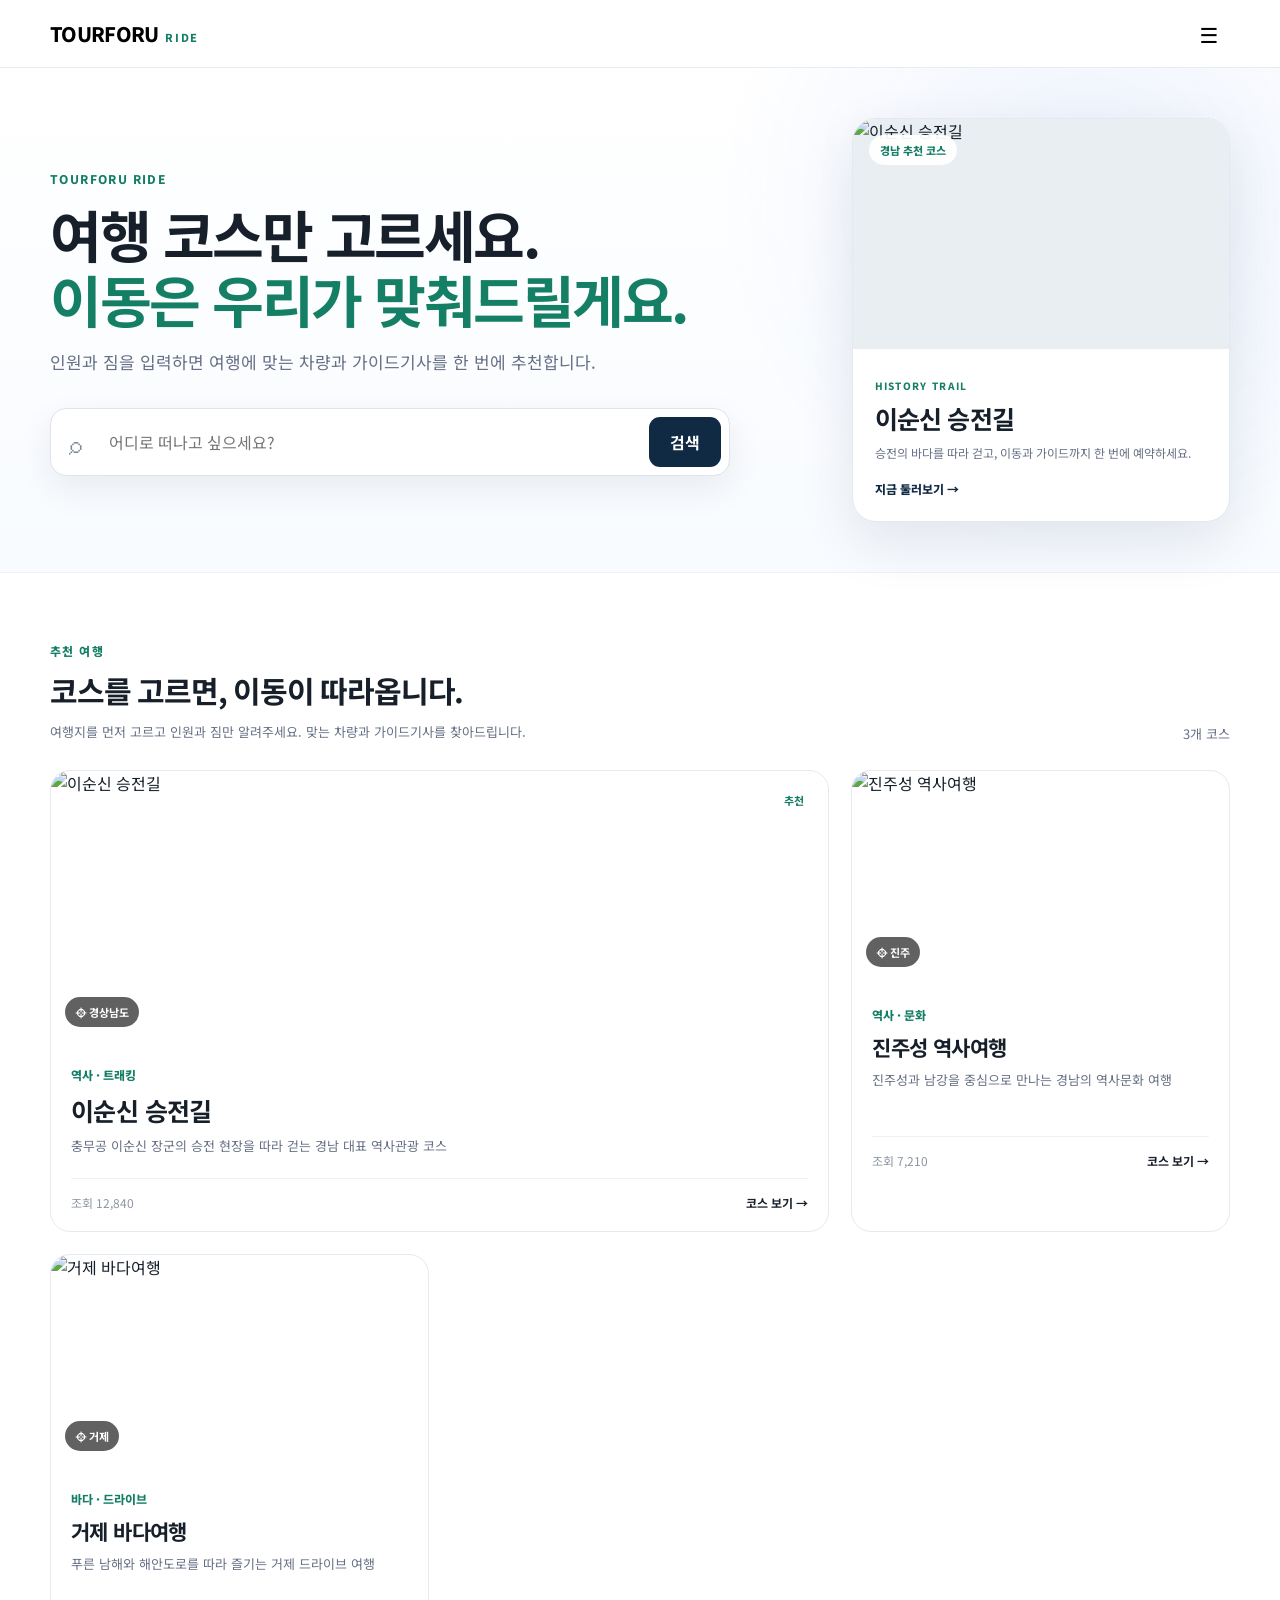
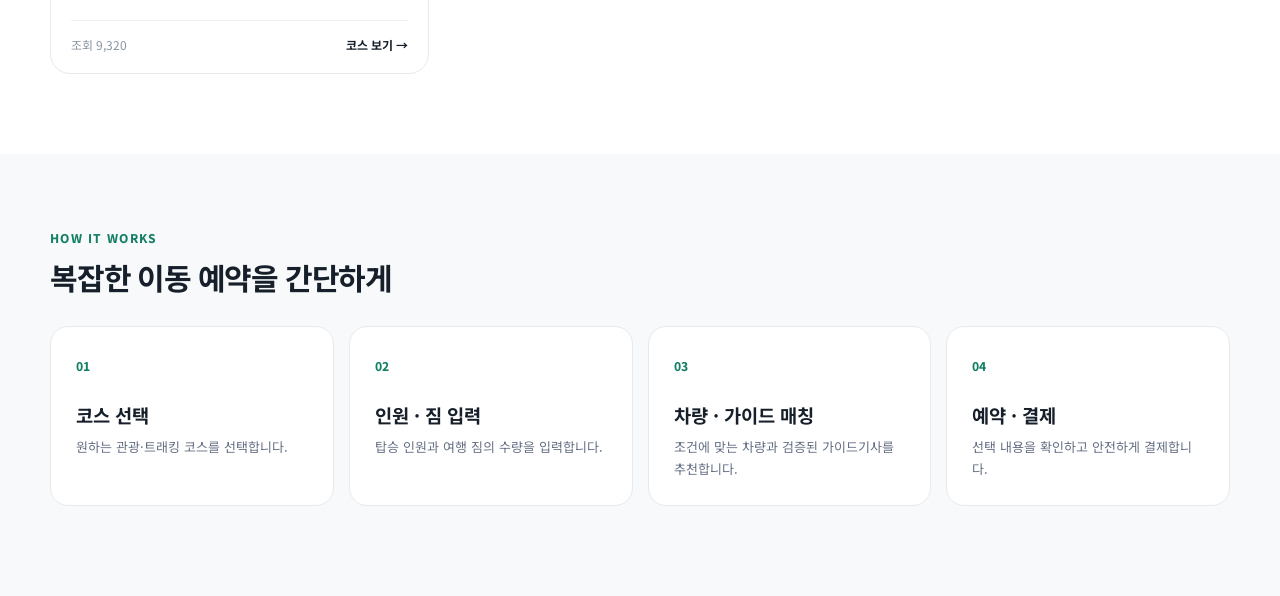
==== index.html @ eb5a9c28 "Refresh public demo data cache" ====
<!DOCTYPE html>
<html lang="ko">
<head>
  <meta charset="UTF-8">
  <meta name="viewport" content="width=device-width, initial-scale=1.0, viewport-fit=cover">
  <meta name="theme-color" content="#ffffff">
  <meta name="description" content="관광코스 기반 차량·가이드기사 매칭 서비스 TOURFORU Ride">
  <title>TOURFORU Ride</title>
  <link rel="stylesheet" href="css/style.css?v=26092905">
<script src="//dapi.kakao.com/v2/maps/sdk.js?appkey=92ef0a27d48ac3aa707ca6fd810e5591&libraries=services"></script><script src="https://js.tosspayments.com/v2/standard"></script></head>
<body>

<header class="topbar">
  <div class="topbar-inner">
    <button class="icon-btn back-btn hidden" id="backBtn" aria-label="뒤로가기">←</button>

    <button class="brand" id="homeBtn" type="button">
      <span class="brand-main">TOURFORU</span>
      <span class="brand-sub">RIDE</span>
    </button>

    <button class="icon-btn" type="button" aria-label="메뉴">☰</button>
  </div>
</header>

<main id="app"></main>

<nav class="mobile-nav">
  <button class="active" onclick="goHome()">
    <span>⌂</span>
    <small>홈</small>
  </button>
  <button onclick="showComingSoon('예약내역')">
    <span>▣</span>
    <small>예약</small>
  </button>
  <button onclick="showComingSoon('찜')">
    <span>♡</span>
    <small>찜</small>
  </button>
  <button onclick="showComingSoon('마이페이지')">
    <span>○</span>
    <small>MY</small>
  </button>
</nav>

<div id="toast" class="toast"></div>

<script src="js/data.js?v=26092904"></script>
<script src="js/store.js?v=26092901"></script>
<script src="js/matching.js?v=26092904"></script>
<script src="js/payment.js?v=26092905"></script>
<script src="js/app.js?v=26092907"></script>
</body>
</html>
---- css/style.css ----
@import url('https://fonts.googleapis.com/css2?family=Noto+Sans+KR:wght@400;500;600;700;800&display=swap');

:root {
  --ink: #17202a;
  --muted: #667085;
  --line: #e6e9ee;
  --soft: #f6f8fa;
  --navy: #102a43;
  --blue: #2563eb;
  --green: #157f65;
  --orange: #e87924;
  --max: 1180px;
}

* {
  box-sizing: border-box;
}

html {
  scroll-behavior: smooth;
}

body {
  margin: 0;
  background: #fff;
  color: var(--ink);
  font-family: "Noto Sans KR", system-ui, sans-serif;
  -webkit-font-smoothing: antialiased;
}

button,
input {
  font: inherit;
}

button {
  cursor: pointer;
}

img {
  display: block;
  max-width: 100%;
}

.hidden {
  display: none !important;
}

.page-shell {
  width: min(calc(100% - 40px), var(--max));
  margin: 0 auto;
}

.narrow {
  max-width: 780px;
}

.topbar {
  position: sticky;
  top: 0;
  z-index: 100;
  height: 68px;
  background: rgba(255,255,255,.94);
  border-bottom: 1px solid rgba(230,233,238,.9);
  backdrop-filter: blur(14px);
}

.topbar-inner {
  width: min(calc(100% - 40px), var(--max));
  height: 100%;
  margin: auto;
  display: flex;
  align-items: center;
  justify-content: space-between;
}

.brand {
  border: 0;
  background: transparent;
  display: flex;
  align-items: baseline;
  gap: 7px;
  padding: 0;
}

.brand-main {
  font-size: 20px;
  font-weight: 800;
  letter-spacing: -.7px;
}

.brand-sub {
  color: var(--green);
  font-size: 11px;
  font-weight: 800;
  letter-spacing: 1.6px;
}

.icon-btn {
  width: 42px;
  height: 42px;
  border: 0;
  border-radius: 50%;
  background: transparent;
  font-size: 21px;
}

.icon-btn:hover {
  background: var(--soft);
}

.hero {
  background:
    radial-gradient(circle at 85% 25%, rgba(37,99,235,.08), transparent 32%),
    linear-gradient(180deg,#fff,#f8fbff);
  border-bottom: 1px solid #eef1f4;
}

.hero-inner {
  min-height: 460px;
  display: grid;
  grid-template-columns: 1.45fr .75fr;
  align-items: center;
  gap: 70px;
  padding-top: 50px;
  padding-bottom: 50px;
}

.eyebrow,
.section-kicker {
  display: inline-block;
  color: var(--green);
  font-size: 12px;
  font-weight: 800;
  letter-spacing: 1.4px;
}

.eyebrow.light {
  color: #d8f7e9;
}

.hero h1 {
  margin: 12px 0 16px;
  font-size: clamp(36px,4.4vw,62px);
  line-height: 1.16;
  letter-spacing: -2.5px;
}

.hero h1 strong {
  color: var(--green);
}

.hero-copy > p {
  margin: 0;
  color: var(--muted);
  font-size: 17px;
  line-height: 1.8;
}

.search-box {
  max-width: 680px;
  margin-top: 30px;
  display: grid;
  grid-template-columns: 30px 1fr auto;
  align-items: center;
  gap: 8px;
  padding: 8px 8px 8px 18px;
  background: #fff;
  border: 1px solid #dfe4ea;
  border-radius: 16px;
  box-shadow: 0 12px 35px rgba(16,42,67,.08);
}

.search-box > span {
  font-size: 25px;
  color: #7b8794;
}

.search-box input {
  min-width: 0;
  border: 0;
  outline: 0;
  font-size: 16px;
}

.search-box button {
  border: 0;
  border-radius: 11px;
  background: var(--navy);
  color: #fff;
  padding: 13px 21px;
  font-weight: 700;
}

.hero-stat {
  display: grid;
  gap: 12px;
}

.hero-stat > div {
  padding: 20px;
  background: rgba(255,255,255,.82);
  border: 1px solid #e8edf2;
  border-radius: 17px;
}

.hero-stat strong,
.hero-stat span {
  display: block;
}

.hero-stat strong {
  margin-bottom: 5px;
  font-size: 16px;
}

.hero-stat span {
  color: var(--muted);
  font-size: 13px;
}

.section {
  padding-top: 64px;
  padding-bottom: 80px;
}

.section-head {
  margin-bottom: 27px;
  display: flex;
  align-items: end;
  justify-content: space-between;
  gap: 20px;
}

.section-head h1,
.section-head h2 {
  margin: 7px 0 0;
  letter-spacing: -1.2px;
}

.section-head h2 {
  font-size: 30px;
}

.section-count {
  color: var(--muted);
  font-size: 13px;
}

.course-grid {
  display: grid;
  grid-template-columns: repeat(3,1fr);
  gap: 22px;
}

.course-card {
  overflow: hidden;
  border: 1px solid var(--line);
  border-radius: 20px;
  background: #fff;
  transition: transform .2s, box-shadow .2s;
  cursor: pointer;
}

.course-card:hover {
  transform: translateY(-4px);
  box-shadow: 0 16px 40px rgba(16,42,67,.11);
}

.course-image {
  position: relative;
  height: 210px;
  overflow: hidden;
}

.course-image img {
  width: 100%;
  height: 100%;
  object-fit: cover;
  transition: transform .4s;
}

.course-card:hover img {
  transform: scale(1.035);
}

.location-badge,
.featured-badge,
.best-badge,
.ride-type {
  position: absolute;
  border-radius: 30px;
  font-size: 11px;
  font-weight: 700;
}

.location-badge {
  left: 14px;
  bottom: 14px;
  padding: 7px 10px;
  background: rgba(0,0,0,.62);
  color: #fff;
}

.featured-badge {
  right: 14px;
  top: 14px;
  padding: 7px 10px;
  background: #fff;
  color: var(--green);
}

.course-body {
  padding: 20px;
}

.category {
  color: var(--green);
  font-size: 12px;
  font-weight: 800;
}

.course-body h3 {
  margin: 7px 0;
  font-size: 21px;
  letter-spacing: -.6px;
}

.course-body p {
  min-height: 47px;
  margin: 0;
  color: var(--muted);
  font-size: 13px;
  line-height: 1.7;
}

.card-bottom {
  margin-top: 20px;
  padding-top: 15px;
  border-top: 1px solid #f0f1f3;
  display: flex;
  justify-content: space-between;
  color: #8b95a1;
  font-size: 12px;
}

.card-bottom strong {
  color: var(--ink);
}

.how-section {
  padding: 70px 0 90px;
  background: #f7f9fb;
}

.steps-grid {
  display: grid;
  grid-template-columns: repeat(4,1fr);
  gap: 15px;
}

.steps-grid article {
  padding: 25px;
  background: #fff;
  border: 1px solid var(--line);
  border-radius: 18px;
}

.steps-grid article > span {
  color: var(--green);
  font-size: 12px;
  font-weight: 800;
}

.steps-grid h3 {
  margin: 25px 0 8px;
}

.steps-grid p {
  margin: 0;
  color: var(--muted);
  font-size: 13px;
  line-height: 1.7;
}

.detail-hero {
  min-height: 390px;
  background-size: cover;
  background-position: center;
  color: #fff;
  display: flex;
  align-items: end;
}

.detail-hero .page-shell {
  padding-top: 80px;
  padding-bottom: 55px;
}

.detail-hero h1 {
  margin: 8px 0 10px;
  font-size: clamp(38px,5vw,60px);
  letter-spacing: -2px;
}

.detail-hero p {
  max-width: 620px;
  margin: 0;
  color: rgba(255,255,255,.82);
  line-height: 1.8;
}

.detail-meta {
  display: flex;
  gap: 20px;
  margin-top: 25px;
  font-size: 13px;
}

.accordion-card {
  margin-bottom: 16px;
  border: 1px solid var(--line);
  border-radius: 19px;
  overflow: hidden;
}

.accordion-title {
  width: 100%;
  padding: 24px;
  border: 0;
  background: #fff;
  text-align: left;
  display: flex;
  justify-content: space-between;
  gap: 20px;
}

.accordion-title h3 {
  margin: 6px 0;
  font-size: 21px;
}

.accordion-title p {
  margin: 0;
  color: var(--muted);
}

.accordion-arrow {
  font-size: 25px;
}

.route-list {
  padding: 0 18px 18px;
  background: #fafbfc;
}

.route-row {
  width: 100%;
  padding: 18px 8px;
  border: 0;
  border-bottom: 1px solid var(--line);
  background: transparent;
  display: flex;
  align-items: center;
  justify-content: space-between;
  text-align: left;
}

.route-row:last-child {
  border-bottom: 0;
}

.route-row strong,
.route-row span {
  display: block;
}

.route-row strong {
  margin-bottom: 5px;
}

.route-row div span {
  color: var(--muted);
  font-size: 12px;
}

.breadcrumb {
  margin-bottom: 30px;
  color: #98a2b3;
  font-size: 12px;
}

.route-title h1,
.form-title h1 {
  margin: 7px 0 12px;
  font-size: clamp(32px,5vw,46px);
  letter-spacing: -1.7px;
}

.route-title p,
.form-title p {
  color: var(--muted);
  line-height: 1.7;
}

.metric-grid {
  margin: 35px 0;
  display: grid;
  grid-template-columns: repeat(4,1fr);
  border: 1px solid var(--line);
  border-radius: 18px;
  overflow: hidden;
}

.metric-grid > div {
  padding: 22px;
  border-right: 1px solid var(--line);
}

.metric-grid > div:last-child {
  border-right: 0;
}

.metric-grid span,
.metric-grid strong {
  display: block;
}

.metric-grid span {
  color: var(--muted);
  font-size: 12px;
}

.metric-grid strong {
  margin-top: 7px;
  font-size: 25px;
}

.metric-grid small {
  margin-left: 3px;
  font-size: 12px;
}

.info-panel,
.confirm-card,
.input-panel,
.summary-card {
  padding: 25px;
  border: 1px solid var(--line);
  border-radius: 19px;
  background: #fff;
}

.info-head {
  display: flex;
  align-items: center;
  justify-content: space-between;
}

.info-head h2 {
  margin: 4px 0 0;
}

.difficulty {
  padding: 7px 10px;
  border-radius: 30px;
  background: #eef8f4;
  color: var(--green);
  font-size: 12px;
  font-weight: 700;
}

.timeline {
  margin-top: 25px;
}

.timeline-row {
  min-height: 52px;
  display: flex;
  align-items: center;
  gap: 15px;
}

.timeline-row span {
  width: 29px;
  height: 29px;
  border-radius: 50%;
  display: grid;
  place-items: center;
  background: var(--navy);
  color: #fff;
  font-size: 11px;
}

.primary-btn,
.toss-btn {
  width: 100%;
  margin-top: 22px;
  padding: 17px 20px;
  border: 0;
  border-radius: 14px;
  color: #fff;
  font-weight: 800;
  font-size: 15px;
}

.primary-btn {
  background: var(--navy);
}

.progress {
  max-width: 400px;
  margin-bottom: 40px;
  display: grid;
  grid-template-columns: repeat(4,1fr);
  gap: 7px;
}

.progress span {
  height: 4px;
  border-radius: 10px;
  background: #e7eaee;
}

.progress span.on {
  background: var(--green);
}

.narrow-progress {
  margin-left: 0;
}

.form-title {
  margin-bottom: 30px;
}

.confirm-card h2 {
  margin: 7px 0 22px;
}

.confirm-row,
.summary-line {
  padding: 13px 0;
  border-top: 1px solid #eff1f3;
  display: flex;
  justify-content: space-between;
  gap: 20px;
}

.confirm-row span,
.summary-line span {
  color: var(--muted);
  font-size: 13px;
}

.confirm-row.total strong {
  color: var(--blue);
}

.counter-row {
  min-height: 100px;
  display: flex;
  align-items: center;
  justify-content: space-between;
  gap: 20px;
  border-bottom: 1px solid var(--line);
}

.counter-row:last-child {
  border-bottom: 0;
}

.counter-row > div:first-child strong,
.counter-row > div:first-child span {
  display: block;
}

.counter-row > div:first-child span {
  margin-top: 5px;
  color: var(--muted);
  font-size: 12px;
}

.counter {
  display: flex;
  align-items: center;
  gap: 17px;
}

.counter button {
  width: 39px;
  height: 39px;
  border: 1px solid var(--line);
  border-radius: 50%;
  background: #fff;
  font-size: 18px;
}

.counter strong {
  min-width: 22px;
  text-align: center;
  font-size: 19px;
}

.tip-box {
  margin-top: 15px;
  padding: 18px;
  border-radius: 15px;
  background: #f1f7ff;
}

.tip-box strong {
  font-size: 13px;
}

.tip-box p {
  margin: 5px 0 0;
  color: var(--muted);
  font-size: 12px;
}

.match-heading {
  align-items: center;
}

.match-heading h1 {
  font-size: clamp(31px,4vw,44px);
}

.match-heading p {
  color: var(--muted);
}

.match-count {
  font-size: 42px;
  font-weight: 800;
}

.match-count small {
  display: block;
  color: var(--muted);
  font-size: 11px;
  font-weight: 500;
}

.match-grid {
  display: grid;
  grid-template-columns: repeat(2,1fr);
  gap: 22px;
}

.ride-card {
  overflow: hidden;
  border: 1px solid var(--line);
  border-radius: 21px;
  background: #fff;
}

.ride-image {
  position: relative;
  height: 245px;
  background: #eef1f4;
}

.ride-image img {
  width: 100%;
  height: 100%;
  object-fit: cover;
}

.best-badge {
  left: 14px;
  top: 14px;
  padding: 7px 10px;
  background: var(--green);
  color: #fff;
}

.ride-type {
  right: 14px;
  bottom: 14px;
  padding: 7px 10px;
  background: rgba(0,0,0,.68);
  color: #fff;
}

.ride-content {
  padding: 22px;
}

.ride-title {
  display: flex;
  align-items: start;
  justify-content: space-between;
  gap: 15px;
}

.ride-title span {
  color: var(--muted);
  font-size: 11px;
}

.ride-title h2 {
  margin: 4px 0;
  font-size: 21px;
}

.ride-title > strong {
  color: #e9a400;
  white-space: nowrap;
}

.capacity-row {
  margin: 16px 0;
  display: flex;
  flex-wrap: wrap;
  gap: 7px;
}

.capacity-row span {
  padding: 7px 9px;
  border-radius: 8px;
  background: var(--soft);
  color: #56606b;
  font-size: 11px;
}

.guide-box {
  padding: 14px;
  border-radius: 13px;
  background: #fafbfc;
  display: flex;
  align-items: center;
  gap: 11px;
}

.avatar {
  width: 40px;
  height: 40px;
  flex: 0 0 auto;
  border-radius: 50%;
  background: var(--navy);
  color: #fff;
  display: grid;
  place-items: center;
  font-weight: 800;
}

.guide-main {
  min-width: 0;
  flex: 1;
}

.guide-main strong,
.guide-main span {
  display: block;
}

.guide-main strong {
  font-size: 13px;
}

.guide-main span {
  margin-top: 3px;
  color: var(--muted);
  font-size: 10px;
}

.verified {
  color: var(--green);
  font-size: 11px;
  font-weight: 700;
}

details {
  margin-top: 13px;
  border-top: 1px solid var(--line);
  border-bottom: 1px solid var(--line);
}

summary {
  padding: 14px 0;
  cursor: pointer;
  font-size: 12px;
  font-weight: 700;
}

.history-grid {
  padding-bottom: 15px;
  display: grid;
  grid-template-columns: 1fr 1fr;
  gap: 15px;
}

.history-grid > div {
  padding: 13px;
  border-radius: 11px;
  background: var(--soft);
}

.history-grid h4 {
  margin: 0 0 8px;
  font-size: 12px;
}

.history-grid p {
  margin: 5px 0;
  color: var(--muted);
  font-size: 10px;
}

.price-row {
  margin-top: 18px;
  display: flex;
  align-items: center;
  justify-content: space-between;
  gap: 15px;
}

.price-row span,
.price-row strong {
  display: block;
}

.price-row span {
  color: var(--muted);
  font-size: 10px;
}

.price-row strong {
  margin-top: 2px;
  font-size: 22px;
}

.price-row button {
  border: 0;
  border-radius: 11px;
  background: var(--navy);
  color: #fff;
  padding: 12px 17px;
  font-weight: 700;
}

.checkout-layout {
  display: grid;
  grid-template-columns: minmax(0,1fr) 360px;
  gap: 45px;
  align-items: start;
}

.summary-card {
  margin-bottom: 15px;
}

.summary-card h3 {
  margin: 0 0 18px;
}

.selected-ride {
  display: flex;
  align-items: center;
  gap: 15px;
}

.selected-ride img {
  width: 110px;
  height: 75px;
  border-radius: 11px;
  object-fit: cover;
}

.selected-ride strong,
.selected-ride span {
  display: block;
}

.selected-ride span {
  margin-top: 6px;
  color: var(--muted);
  font-size: 12px;
}

.payment-summary {
  position: sticky;
  top: 92px;
  padding: 25px;
  border: 1px solid var(--line);
  border-radius: 20px;
  box-shadow: 0 12px 35px rgba(16,42,67,.08);
}

.payment-summary > span,
.payment-summary > strong {
  display: block;
}

.payment-summary > span {
  color: var(--muted);
  font-size: 12px;
}

.payment-summary > strong {
  margin-top: 6px;
  font-size: 30px;
}

.payment-note {
  margin-top: 22px;
  padding: 15px;
  border-radius: 12px;
  background: var(--soft);
}

.payment-note p {
  margin: 7px 0;
  color: #59636e;
  font-size: 11px;
}

.toss-btn {
  background: #3182f6;
}

.payment-summary > small {
  display: block;
  margin-top: 10px;
  color: #98a2b3;
  text-align: center;
  font-size: 10px;
}

.success-icon {
  width: 75px;
  height: 75px;
  margin: 20px auto;
  border-radius: 50%;
  background: #eaf8f2;
  color: var(--green);
  display: grid;
  place-items: center;
  font-size: 35px;
  font-weight: 800;
}

.success-title {
  text-align: center;
  margin-bottom: 30px;
}

.success-title h1 {
  margin: 8px 0;
}

.success-title p {
  color: var(--muted);
}

.safe-number {
  margin-top: 16px;
  padding: 25px;
  border: 1px dashed #aeb7c2;
  border-radius: 17px;
  text-align: center;
}

.safe-number span,
.safe-number strong,
.safe-number p {
  display: block;
}

.safe-number span {
  color: var(--muted);
  font-size: 11px;
}

.safe-number strong {
  margin-top: 7px;
  font-size: 25px;
}

.safe-number p {
  margin: 5px 0 0;
  color: var(--muted);
  font-size: 11px;
}

.empty {
  grid-column: 1/-1;
  padding: 70px 20px;
  border: 1px dashed #d5dae0;
  border-radius: 18px;
  color: var(--muted);
  text-align: center;
}

.toast {
  position: fixed;
  left: 50%;
  bottom: 35px;
  z-index: 300;
  max-width: calc(100% - 40px);
  padding: 13px 20px;
  border-radius: 30px;
  background: rgba(23,32,42,.94);
  color: #fff;
  font-size: 12px;
  opacity: 0;
  transform: translate(-50%,20px);
  pointer-events: none;
  transition: .25s;
}

.toast.show {
  opacity: 1;
  transform: translate(-50%,0);
}

.mobile-nav {
  display: none;
}

@media (max-width: 1000px) {
  .hero-inner {
    grid-template-columns: 1fr;
    gap: 30px;
  }

  .hero-stat {
    grid-template-columns: repeat(3,1fr);
  }

  .course-grid {
    grid-template-columns: repeat(2,1fr);
  }

  .steps-grid {
    grid-template-columns: repeat(2,1fr);
  }

  .checkout-layout {
    grid-template-columns: 1fr;
  }

  .payment-summary {
    position: static;
  }
}

@media (max-width: 767px) {
  body {
    padding-bottom: 70px;
  }

  .page-shell,
  .topbar-inner {
    width: min(calc(100% - 28px), var(--max));
  }

  .topbar {
    height: 58px;
  }

  .icon-btn {
    width: 38px;
    height: 38px;
  }

  .brand-main {
    font-size: 17px;
  }

  .hero-inner {
    min-height: auto;
    padding-top: 45px;
    padding-bottom: 45px;
  }

  .hero h1 {
    font-size: 37px;
    letter-spacing: -1.8px;
  }

  .hero-copy > p {
    font-size: 14px;
  }

  .search-box {
    grid-template-columns: 25px 1fr;
    margin-top: 25px;
    padding: 13px 15px;
  }

  .search-box button {
    display: none;
  }

  .hero-stat {
    grid-template-columns: 1fr;
    gap: 8px;
  }

  .hero-stat > div {
    padding: 15px;
  }

  .section {
    padding-top: 42px;
    padding-bottom: 55px;
  }

  .section-head {
    align-items: start;
  }

  .section-head h2 {
    font-size: 25px;
  }

  .course-grid,
  .match-grid {
    grid-template-columns: 1fr;
  }

  .course-image {
    height: 205px;
  }

  .steps-grid {
    grid-template-columns: 1fr 1fr;
    gap: 9px;
  }

  .steps-grid article {
    padding: 18px;
  }

  .steps-grid h3 {
    margin-top: 18px;
    font-size: 15px;
  }

  .steps-grid p {
    font-size: 11px;
  }

  .detail-hero {
    min-height: 330px;
  }

  .detail-hero h1 {
    font-size: 38px;
  }

  .metric-grid {
    grid-template-columns: 1fr 1fr;
  }

  .metric-grid > div {
    border-bottom: 1px solid var(--line);
  }

  .metric-grid > div:nth-child(2) {
    border-right: 0;
  }

  .metric-grid > div:nth-child(3),
  .metric-grid > div:nth-child(4) {
    border-bottom: 0;
  }

  .metric-grid strong {
    font-size: 22px;
  }

  .form-title h1 {
    font-size: 34px;
  }

  .match-heading {
    align-items: end;
  }

  .match-heading h1 {
    font-size: 31px;
  }

  .ride-image {
    height: 220px;
  }

  .history-grid {
    grid-template-columns: 1fr;
  }

  .selected-ride img {
    width: 90px;
    height: 65px;
  }

  .mobile-nav {
    position: fixed;
    left: 0;
    right: 0;
    bottom: 0;
    z-index: 150;
    height: 66px;
    padding-bottom: env(safe-area-inset-bottom);
    border-top: 1px solid var(--line);
    background: rgba(255,255,255,.97);
    display: grid;
    grid-template-columns: repeat(4,1fr);
  }

  .mobile-nav button {
    border: 0;
    background: transparent;
    color: #89939e;
  }

  .mobile-nav button span,
  .mobile-nav button small {
    display: block;
  }

  .mobile-nav button span {
    font-size: 18px;
  }

  .mobile-nav button small {
    margin-top: 2px;
    font-size: 9px;
  }

  .mobile-nav button.active {
    color: var(--green);
  }

  .toast {
    bottom: 85px;
  }
}

@media (max-width: 390px) {
  .hero h1 {
    font-size: 33px;
  }

  .steps-grid {
    grid-template-columns: 1fr;
  }

  .counter-row {
    gap: 10px;
  }

  .counter {
    gap: 9px;
  }

  .counter button {
    width: 36px;
    height: 36px;
  }
}


/* TOURFORU Ride home discovery upgrade */
.hero-feature{overflow:hidden;border:1px solid #e3e9ee;border-radius:24px;background:#fff;box-shadow:0 20px 55px rgba(16,42,67,.10)}
.hero-feature-image{position:relative;height:230px;overflow:hidden;background:#e9eef2}
.hero-feature-image img{width:100%;height:100%;object-fit:cover}
.hero-feature-badge{position:absolute;left:16px;top:16px;padding:7px 11px;border-radius:999px;background:rgba(255,255,255,.94);color:var(--green);font-size:11px;font-weight:800}
.hero-feature-body{padding:22px}
.hero-feature-body>span{color:var(--green);font-size:10px;font-weight:800;letter-spacing:1.3px}
.hero-feature-body h2{margin:5px 0 7px;font-size:25px;letter-spacing:-.8px}
.hero-feature-body p{margin:0;color:var(--muted);font-size:12px;line-height:1.7}
.hero-feature-body button{margin-top:17px;padding:0;border:0;background:transparent;color:var(--navy);font-weight:800;font-size:12px}
.section-desc{max-width:680px;margin:9px 0 0;color:var(--muted);font-size:13px;line-height:1.7}
.course-card:first-child{grid-column:span 2}
.course-card:first-child .course-image{height:270px}
.course-card:first-child .course-body h3{font-size:25px}
.course-card:first-child .course-body p{min-height:auto}
@media(max-width:1000px){
 .hero-feature{display:grid;grid-template-columns:1fr 1fr}
 .hero-feature-image{height:100%}
 .course-card:first-child{grid-column:span 2}
}
@media(max-width:767px){
 .hero-feature{display:block;border-radius:20px}
 .hero-feature-image{height:190px}
 .hero-feature-body{padding:18px}
 .hero-feature-body h2{font-size:22px}
 .course-card:first-child{grid-column:span 1}
 .course-card:first-child .course-image{height:225px}
 .course-card:first-child .course-body h3{font-size:22px}
 .section-desc{font-size:12px}
}

.customer-route-map{height:360px;border-radius:18px;overflow:hidden;margin:0 0 22px;background:#eef3f5}.map-empty{height:100%;display:grid;place-items:center;text-align:center;padding:24px;color:#718096;font-size:14px}@media(max-width:700px){.customer-route-map{height:260px;border-radius:14px}}
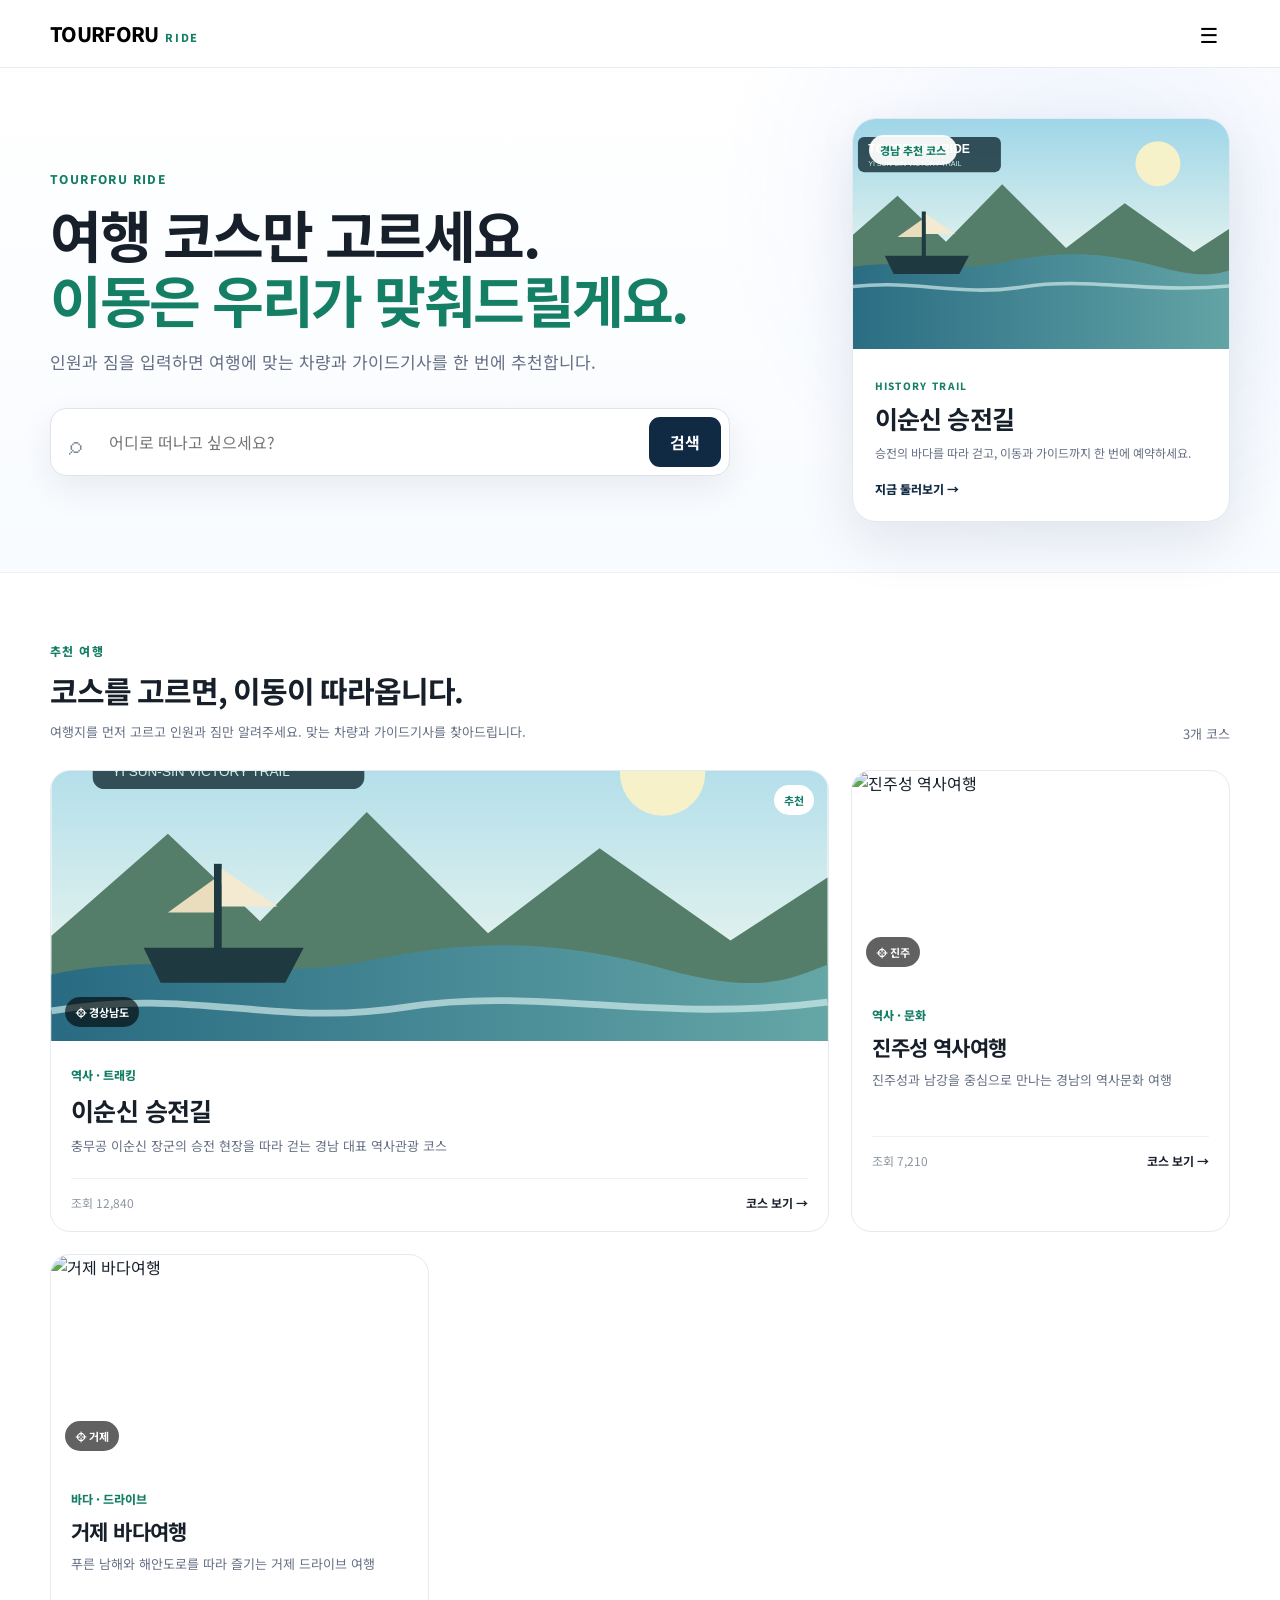
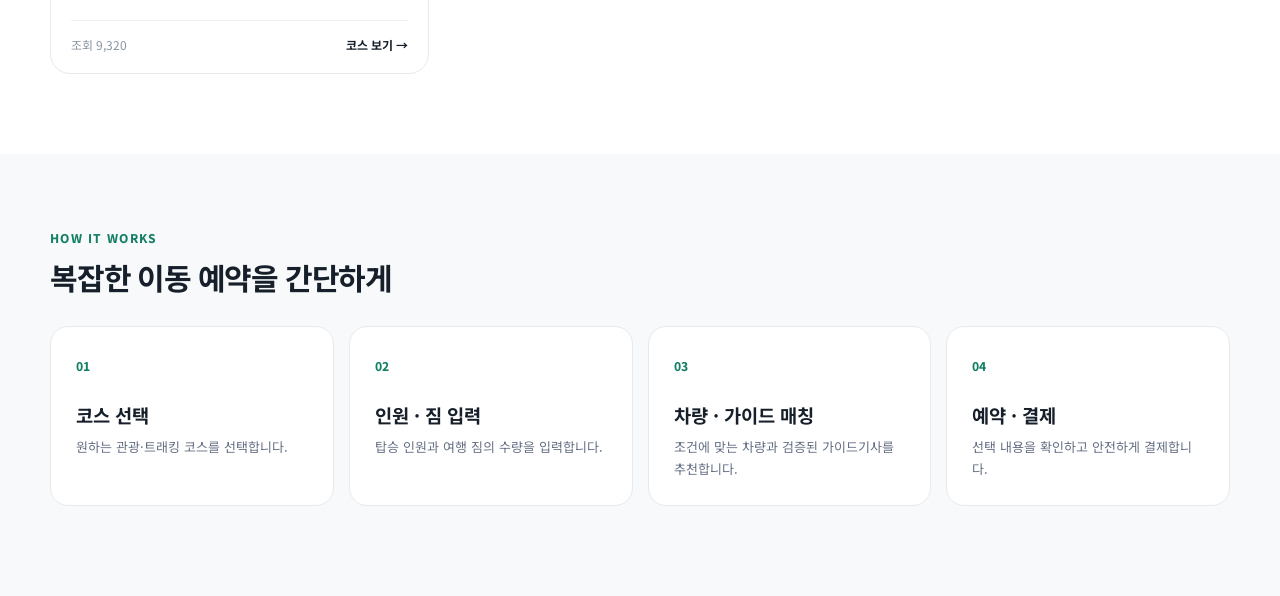
==== commit 026af2ce: "Use HTTPS Kakao SDK and refresh demo hero" ====
--- a/index.html
+++ b/index.html
@@ -7,7 +7,7 @@
   <meta name="description" content="관광코스 기반 차량·가이드기사 매칭 서비스 TOURFORU Ride">
   <title>TOURFORU Ride</title>
   <link rel="stylesheet" href="css/style.css?v=26092905">
-<script src="//dapi.kakao.com/v2/maps/sdk.js?appkey=92ef0a27d48ac3aa707ca6fd810e5591&libraries=services"></script><script src="https://js.tosspayments.com/v2/standard"></script></head>
+<script src="https://dapi.kakao.com/v2/maps/sdk.js?appkey=92ef0a27d48ac3aa707ca6fd810e5591&libraries=services"></script><script src="https://js.tosspayments.com/v2/standard"></script></head>
 <body>
 
 <header class="topbar">
@@ -46,8 +46,8 @@
 
 <div id="toast" class="toast"></div>
 
-<script src="js/data.js?v=26092904"></script>
-<script src="js/store.js?v=26092901"></script>
+<script src="js/data.js?v=26092906"></script>
+<script src="js/store.js?v=26092902"></script>
 <script src="js/matching.js?v=26092904"></script>
 <script src="js/payment.js?v=26092905"></script>
 <script src="js/app.js?v=26092907"></script>
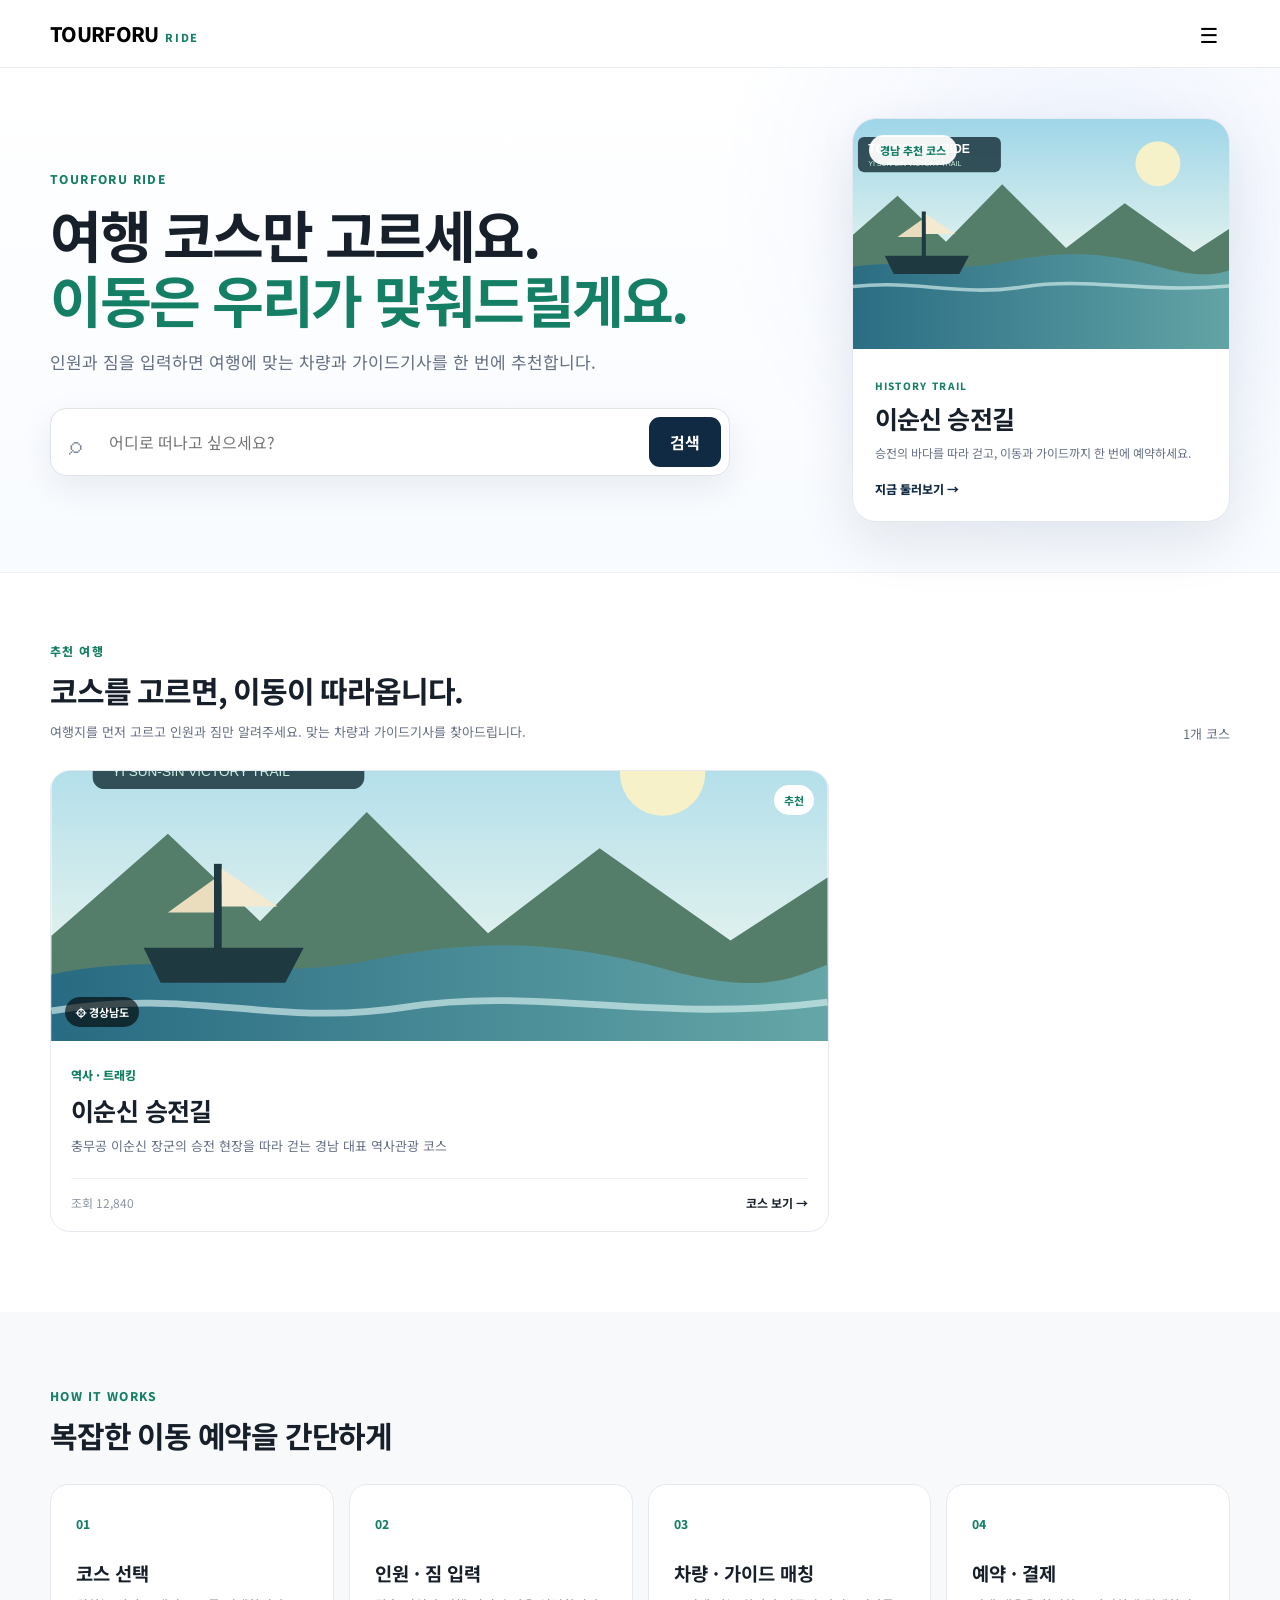
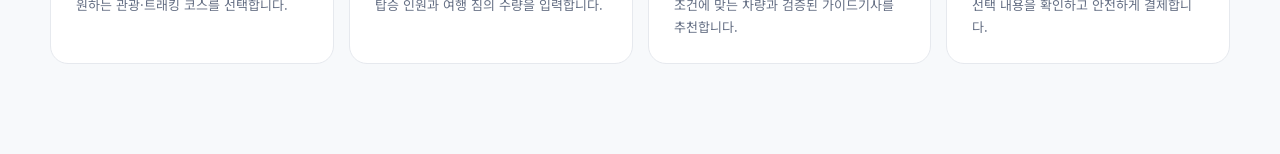
==== commit 15c23731: "Bust cache for cleaned public demo" ====
--- a/index.html
+++ b/index.html
@@ -46,8 +46,8 @@
 
 <div id="toast" class="toast"></div>
 
-<script src="js/data.js?v=26092906"></script>
-<script src="js/store.js?v=26092902"></script>
+<script src="js/data.js?v=26092907"></script>
+<script src="js/store.js?v=26092903"></script>
 <script src="js/matching.js?v=26092904"></script>
 <script src="js/payment.js?v=26092905"></script>
 <script src="js/app.js?v=26092907"></script>
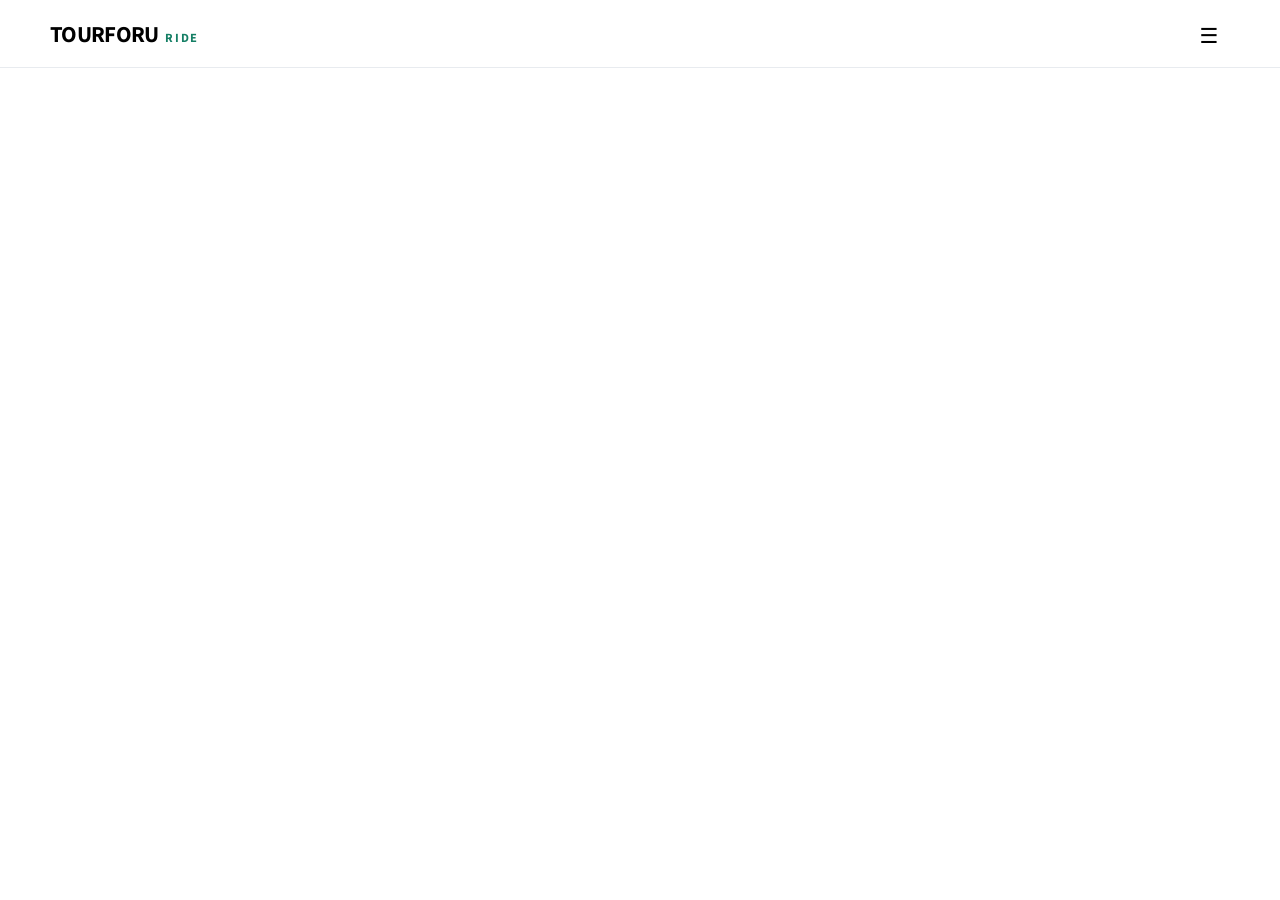
==== commit 5b722318: "Point customer app to shared Codespaces data API" ====
--- a/index.html
+++ b/index.html
@@ -46,10 +46,10 @@
 
 <div id="toast" class="toast"></div>
 
-<script src="js/data.js?v=26092907"></script>
-<script src="js/store.js?v=26092903"></script>
+<script>window.TOURFORU_API_BASE="https://glorious-journey-69p6ww67rx65f55gv-8080.app.github.dev";</script><script src="js/data.js?v=26092907"></script>
+<script src="js/store.js?v=26092904"></script>
 <script src="js/matching.js?v=26092904"></script>
 <script src="js/payment.js?v=26092905"></script>
-<script src="js/app.js?v=26092907"></script>
+<script src="js/app.js?v=26092908"></script>
 </body>
 </html>
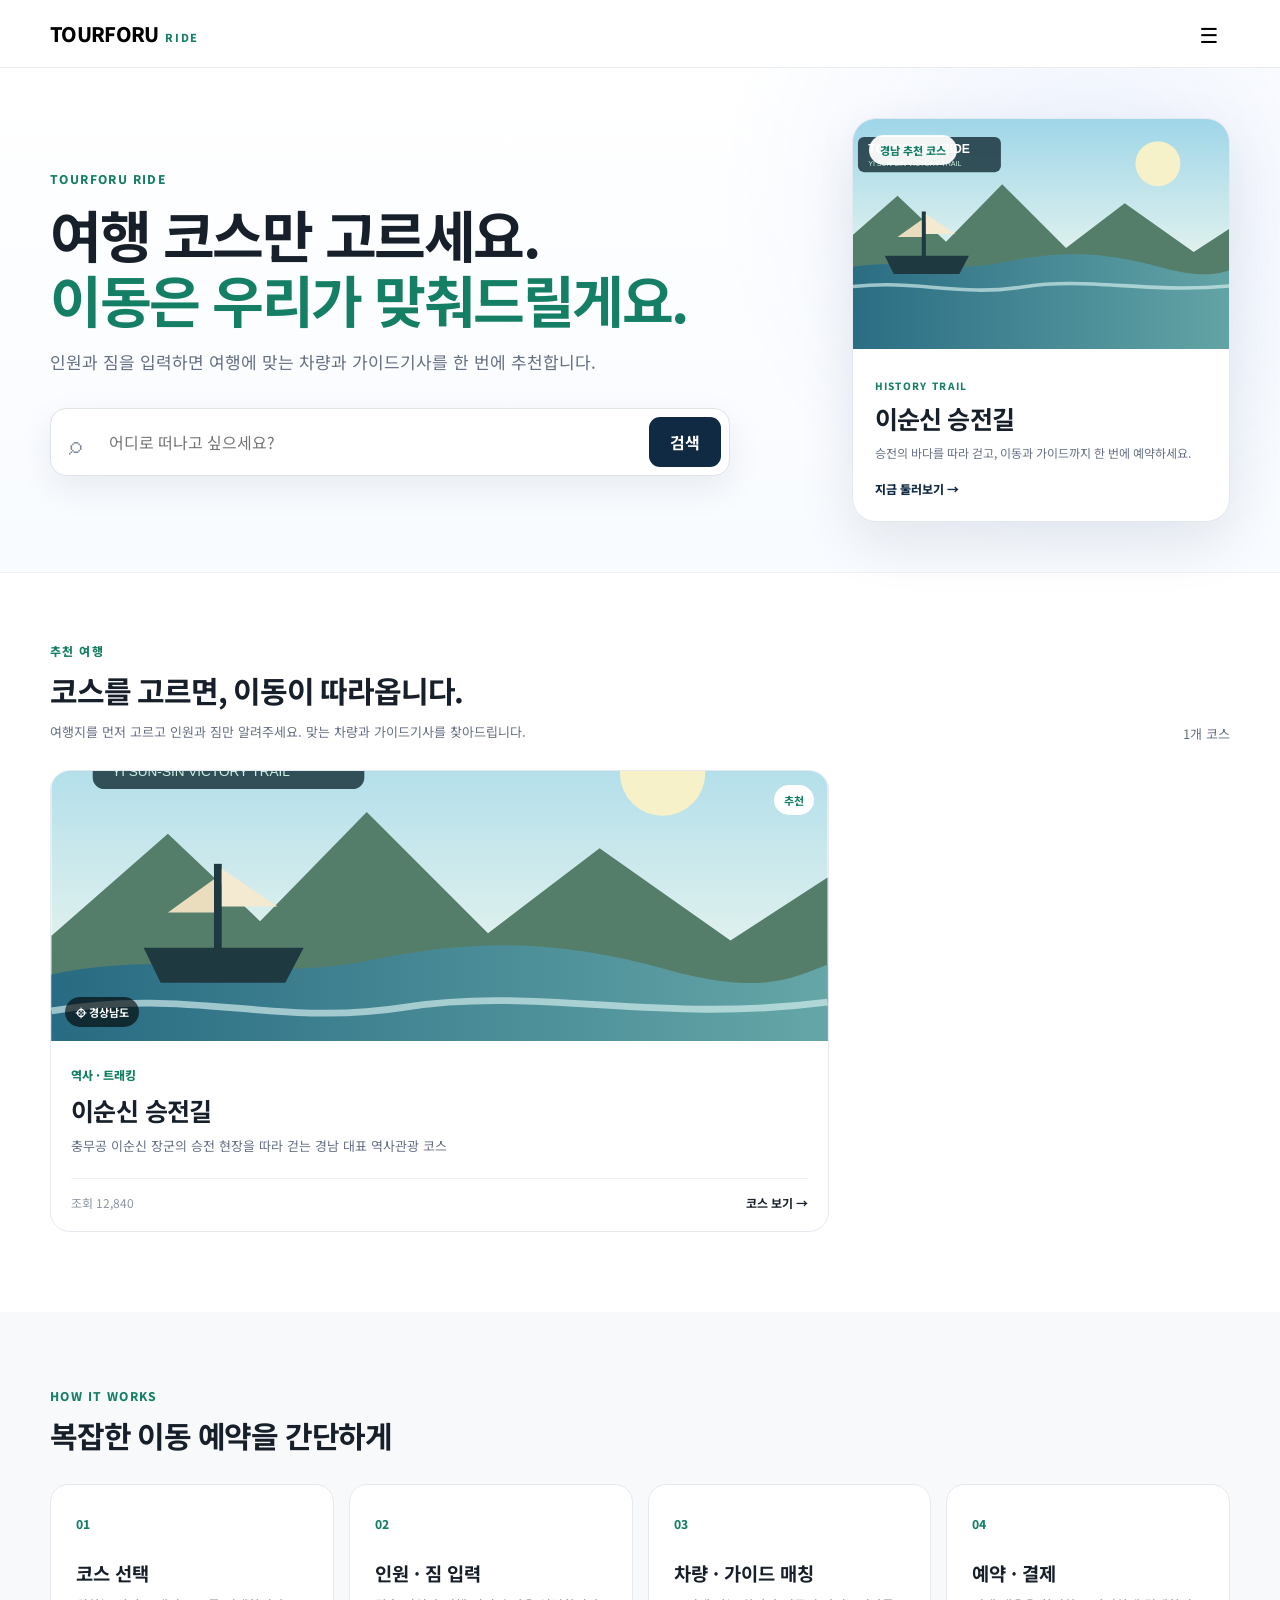
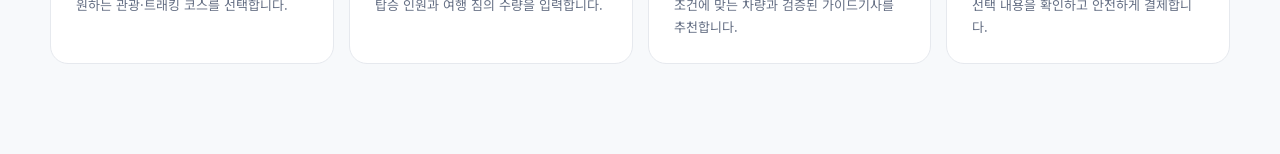
==== commit 3d438972: "Refresh shared customer data scripts" ====
--- a/index.html
+++ b/index.html
@@ -47,9 +47,9 @@
 <div id="toast" class="toast"></div>
 
 <script>window.TOURFORU_API_BASE="https://glorious-journey-69p6ww67rx65f55gv-8080.app.github.dev";</script><script src="js/data.js?v=26092907"></script>
-<script src="js/store.js?v=26092904"></script>
+<script src="js/store.js?v=26092908"></script>
 <script src="js/matching.js?v=26092904"></script>
 <script src="js/payment.js?v=26092905"></script>
-<script src="js/app.js?v=26092908"></script>
+<script src="js/app.js?v=26092909"></script>
 </body>
 </html>
